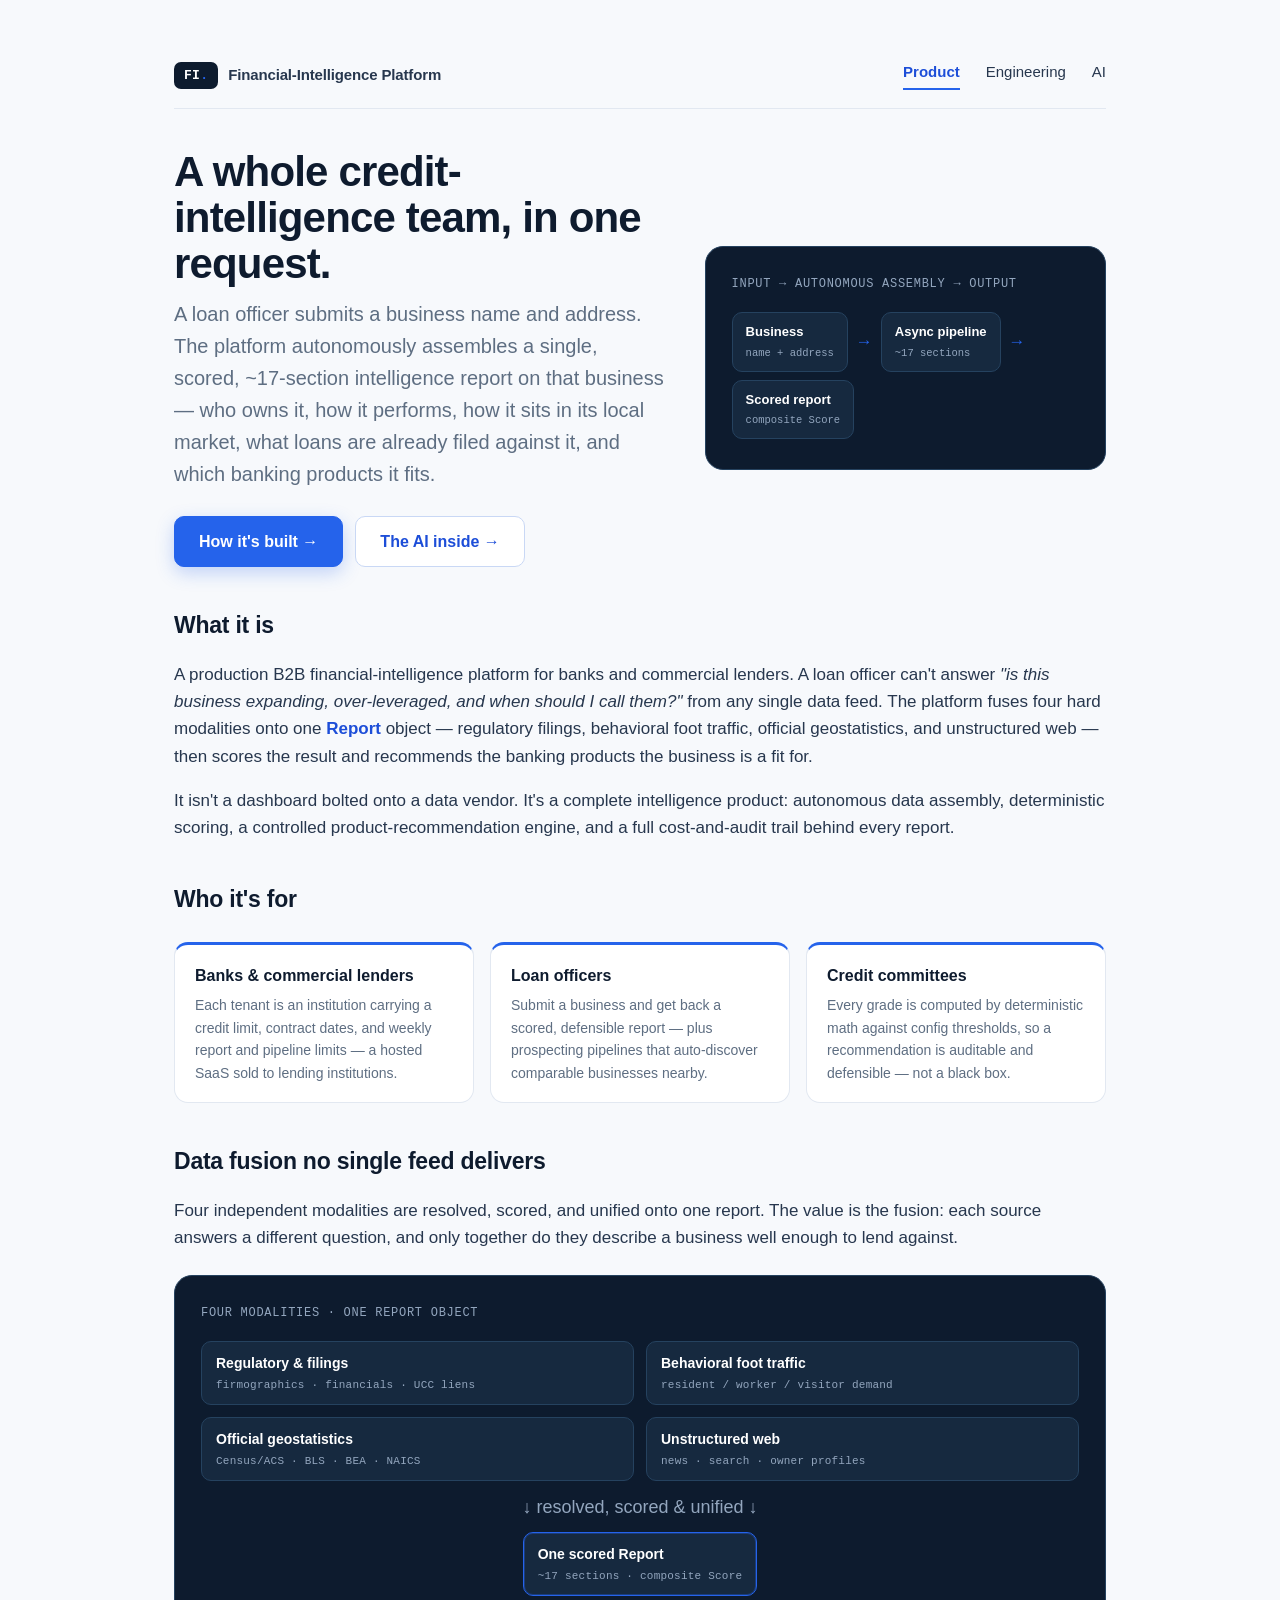
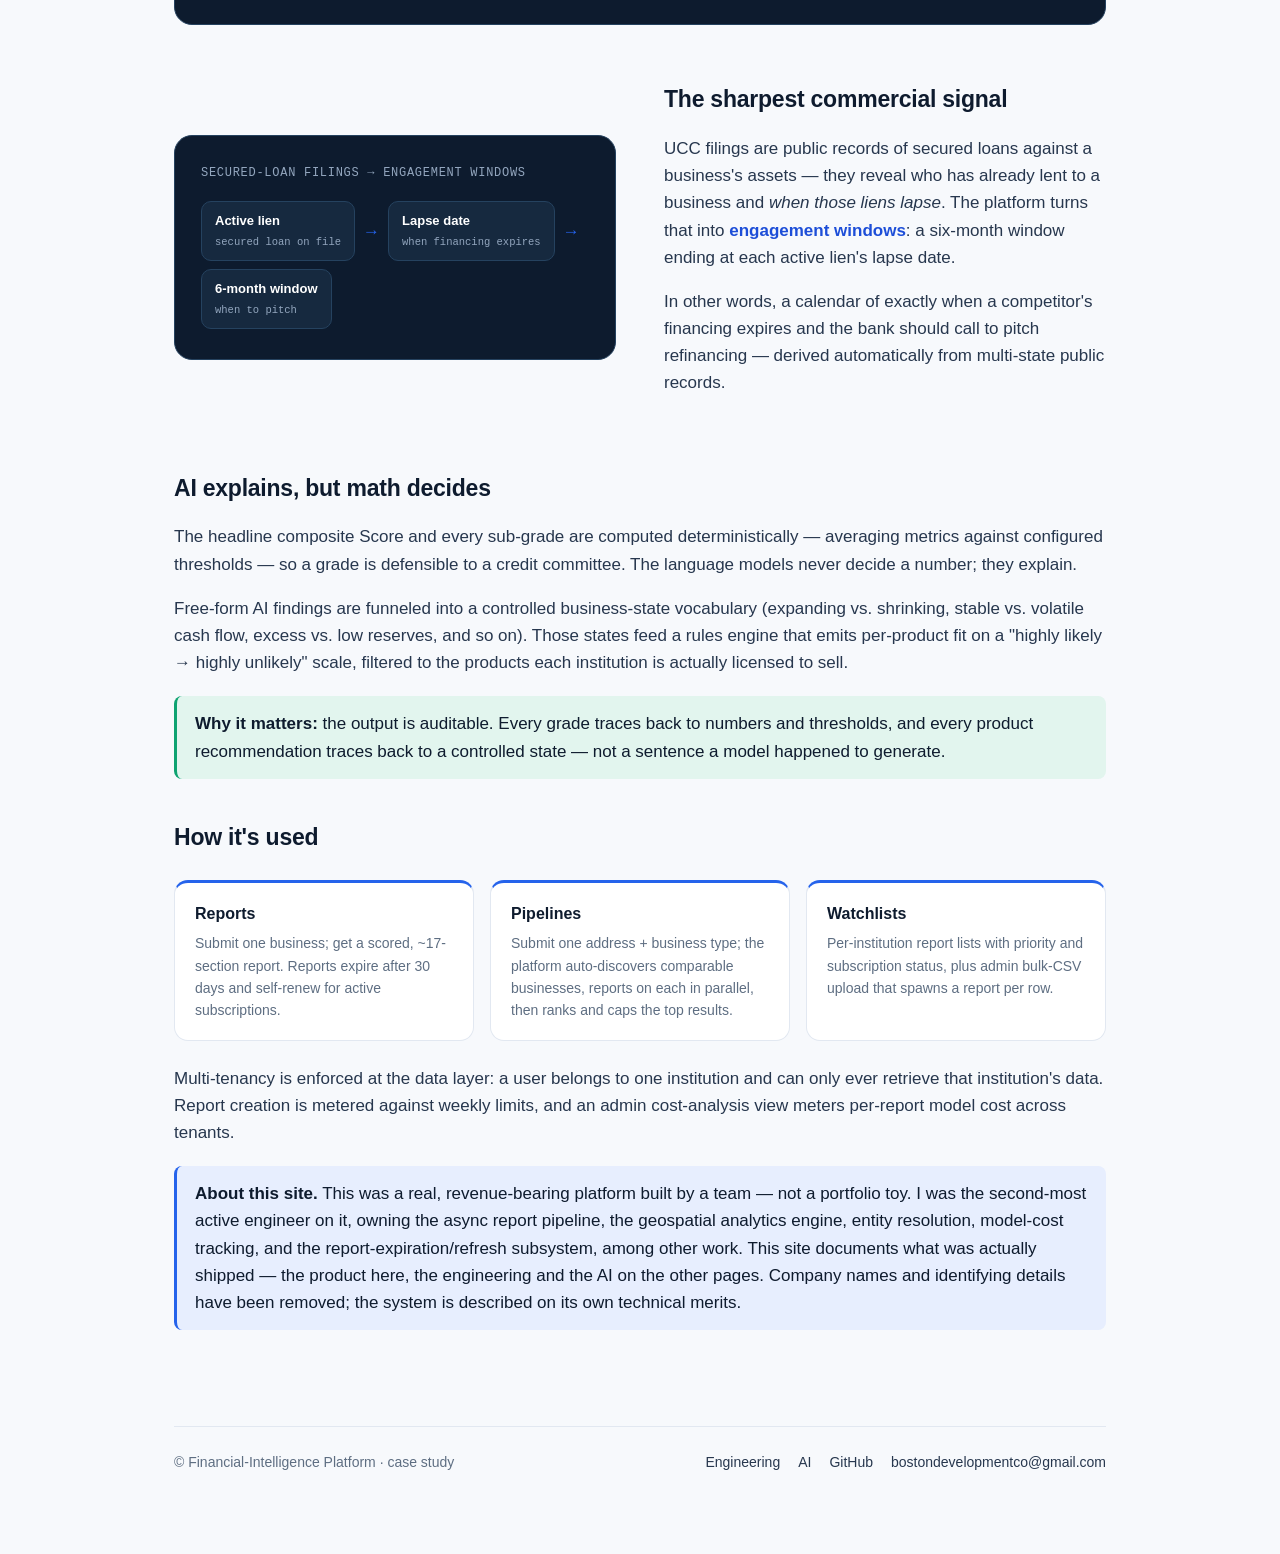
==== index.html @ aec8a1c0 "Financial-intelligence platform portfolio site (Product, Engineering, AI)" ====
<!doctype html>
<html lang="en">
  <head>
    <meta charset="utf-8" />
    <meta name="viewport" content="width=device-width, initial-scale=1" />
    <title>Financial-Intelligence Platform — autonomous business intelligence for lenders</title>
    <meta
      name="description"
      content="A production B2B financial-intelligence platform for banks and commercial lenders: a loan officer submits a business name and address, and the system autonomously assembles a single, scored, ~17-section intelligence report — ownership, financials, local-market position, secured-loan filings, and product fit."
    />
    <link rel="icon" type="image/svg+xml" href="assets/favicon.svg" />
    <meta name="theme-color" content="#0D1B2E" />
    <link rel="stylesheet" href="styles.css" />
  </head>
  <body>
    <main class="page wide">
      <nav class="site-nav" aria-label="Primary">
        <a class="nav-brand" href="index.html" aria-label="Home">
          <span class="brand-mark">FI<span class="dot">.</span></span>
          <span class="brand-text">Financial-Intelligence Platform</span>
        </a>
        <div class="nav-links">
          <a href="index.html" class="active">Product</a>
          <a href="engineering.html">Engineering</a>
          <a href="ai.html">AI</a>
        </div>
      </nav>

      <header class="hero">
        <div class="hero-grid">
          <div class="hero-copy">
            <h1>A whole credit-intelligence team, in one request.</h1>
            <p class="lede">
              A loan officer submits a business name and address. The platform
              autonomously assembles a single, scored, ~17-section intelligence
              report on that business — who owns it, how it performs, how it
              sits in its local market, what loans are already filed against it,
              and which banking products it fits.
            </p>
            <div class="cta-row">
              <a class="btn" href="engineering.html">How it's built →</a>
              <a class="btn btn-secondary" href="ai.html">The AI inside →</a>
            </div>
          </div>
          <div class="hero-visual">
            <div class="diagram">
              <p class="diagram-cap">Input → autonomous assembly → output</p>
              <div class="flow">
                <div class="step"><b>Business</b><small>name + address</small></div>
                <span class="arrow">→</span>
                <div class="step"><b>Async pipeline</b><small>~17 sections</small></div>
                <span class="arrow">→</span>
                <div class="step"><b>Scored report</b><small>composite Score</small></div>
              </div>
            </div>
          </div>
        </div>
      </header>

      <!-- What it is ----------------------------------------------------- -->
      <section>
        <h2>What it is</h2>
        <p>
          A production B2B financial-intelligence platform for banks and
          commercial lenders. A loan officer can't answer
          <em>"is this business expanding, over-leveraged, and when should I
          call them?"</em> from any single data feed. The platform fuses four
          hard modalities onto one <span class="accent-b">Report</span> object —
          regulatory filings, behavioral foot traffic, official geostatistics,
          and unstructured web — then scores the result and recommends the
          banking products the business is a fit for.
        </p>
        <p>
          It isn't a dashboard bolted onto a data vendor. It's a complete
          intelligence product: autonomous data assembly, deterministic scoring,
          a controlled product-recommendation engine, and a full cost-and-audit
          trail behind every report.
        </p>
      </section>

      <!-- Who it's for --------------------------------------------------- -->
      <section>
        <h2>Who it's for</h2>
        <div class="persona-grid">
          <div class="persona">
            <h3>Banks &amp; commercial lenders</h3>
            <p>Each tenant is an institution carrying a credit limit, contract dates, and weekly report and pipeline limits — a hosted SaaS sold to lending institutions.</p>
          </div>
          <div class="persona">
            <h3>Loan officers</h3>
            <p>Submit a business and get back a scored, defensible report — plus prospecting pipelines that auto-discover comparable businesses nearby.</p>
          </div>
          <div class="persona">
            <h3>Credit committees</h3>
            <p>Every grade is computed by deterministic math against config thresholds, so a recommendation is auditable and defensible — not a black box.</p>
          </div>
        </div>
      </section>

      <!-- Data fusion diagram -------------------------------------------- -->
      <section>
        <h2>Data fusion no single feed delivers</h2>
        <p>
          Four independent modalities are resolved, scored, and unified onto one
          report. The value is the fusion: each source answers a different
          question, and only together do they describe a business well enough to
          lend against.
        </p>
        <div class="diagram">
          <p class="diagram-cap">Four modalities · one Report object</p>
          <div class="node-grid">
            <div class="node"><b>Regulatory &amp; filings</b><small>firmographics · financials · UCC liens</small></div>
            <div class="node"><b>Behavioral foot traffic</b><small>resident / worker / visitor demand</small></div>
            <div class="node"><b>Official geostatistics</b><small>Census/ACS · BLS · BEA · NAICS</small></div>
            <div class="node"><b>Unstructured web</b><small>news · search · owner profiles</small></div>
          </div>
          <div class="converge">↓ resolved, scored &amp; unified ↓</div>
          <div class="dag">
            <div class="rung">
              <div class="node accent"><b>One scored Report</b><small>~17 sections · composite Score</small></div>
            </div>
          </div>
        </div>
      </section>

      <!-- Feature: filings / engagement windows -------------------------- -->
      <section class="feature-row">
        <div class="feature-shot">
          <div class="diagram">
            <p class="diagram-cap">Secured-loan filings → engagement windows</p>
            <div class="flow">
              <div class="step"><b>Active lien</b><small>secured loan on file</small></div>
              <span class="arrow">→</span>
              <div class="step"><b>Lapse date</b><small>when financing expires</small></div>
              <span class="arrow">→</span>
              <div class="step"><b>6-month window</b><small>when to pitch</small></div>
            </div>
          </div>
        </div>
        <div class="feature-copy">
          <h2>The sharpest commercial signal</h2>
          <p>
            UCC filings are public records of secured loans against a business's
            assets — they reveal who has already lent to a business and
            <em>when those liens lapse</em>. The platform turns that into
            <span class="accent-b">engagement windows</span>: a six-month window
            ending at each active lien's lapse date.
          </p>
          <p>
            In other words, a calendar of exactly when a competitor's financing
            expires and the bank should call to pitch refinancing — derived
            automatically from multi-state public records.
          </p>
        </div>
      </section>

      <!-- The deterministic bridge --------------------------------------- -->
      <section>
        <h2>AI explains, but math decides</h2>
        <p>
          The headline composite Score and every sub-grade are computed
          deterministically — averaging metrics against configured thresholds —
          so a grade is defensible to a credit committee. The language models
          never decide a number; they explain.
        </p>
        <p>
          Free-form AI findings are funneled into a controlled business-state
          vocabulary (expanding vs. shrinking, stable vs. volatile cash flow,
          excess vs. low reserves, and so on). Those states feed a rules engine
          that emits per-product fit on a "highly likely → highly unlikely"
          scale, filtered to the products each institution is actually licensed
          to sell.
        </p>
        <div class="callout green">
          <p>
            <strong>Why it matters:</strong> the output is auditable. Every grade
            traces back to numbers and thresholds, and every product
            recommendation traces back to a controlled state — not a sentence a
            model happened to generate.
          </p>
        </div>
      </section>

      <!-- Workflows ------------------------------------------------------ -->
      <section>
        <h2>How it's used</h2>
        <div class="persona-grid">
          <div class="persona">
            <h3>Reports</h3>
            <p>Submit one business; get a scored, ~17-section report. Reports expire after 30 days and self-renew for active subscriptions.</p>
          </div>
          <div class="persona">
            <h3>Pipelines</h3>
            <p>Submit one address + business type; the platform auto-discovers comparable businesses, reports on each in parallel, then ranks and caps the top results.</p>
          </div>
          <div class="persona">
            <h3>Watchlists</h3>
            <p>Per-institution report lists with priority and subscription status, plus admin bulk-CSV upload that spawns a report per row.</p>
          </div>
        </div>
        <p>
          Multi-tenancy is enforced at the data layer: a user belongs to one
          institution and can only ever retrieve that institution's data. Report
          creation is metered against weekly limits, and an admin cost-analysis
          view meters per-report model cost across tenants.
        </p>
      </section>

      <!-- Honest framing ------------------------------------------------- -->
      <section class="callout">
        <p>
          <strong>About this site.</strong> This was a real, revenue-bearing
          platform built by a team — not a portfolio toy. I was the second-most
          active engineer on it, owning the async report pipeline, the
          geospatial analytics engine, entity resolution, model-cost tracking,
          and the report-expiration/refresh subsystem, among other work. This
          site documents what was actually shipped — the product here, the
          engineering and the AI on the other pages. Company names and
          identifying details have been removed; the system is described on its
          own technical merits.
        </p>
      </section>

      <footer class="site-footer">
        <p>© Financial-Intelligence Platform · case study</p>
        <div class="footer-links">
          <a href="engineering.html">Engineering</a>
          <a href="ai.html">AI</a>
          <a href="https://github.com/bostondevelopment/">GitHub</a>
          <a href="mailto:bostondevelopmentco@gmail.com">bostondevelopmentco@gmail.com</a>
        </div>
      </footer>
    </main>
  </body>
</html>
---- styles.css ----
:root {
  /* Fintech palette — cool near-white base, deep-navy ink, an electric-blue
     accent, and dark-navy panels for code / diagram callouts. */
  --ink:        #0E1B2E;   /* text primary — deep navy */
  --ink-soft:   #27374E;   /* body copy */
  --muted:      #5E6E82;   /* secondary text */
  --rule:       #E2E8F1;   /* cool divider */
  --bg:         #F7F9FC;   /* cool near-white page */
  --surface:    #FFFFFF;   /* card surface */
  --surface-cool: #EFF3F9; /* soft cool fill */

  /* Brand accent — electric blue (primary) */
  --accent:      #2563EB;
  --accent-deep: #1D4ED8;  /* hover / pressed */
  --accent-soft: #E7EEFE;  /* light fills */

  /* Positive / score signal — finance green */
  --green:       #0EA371;
  --green-deep:  #0B7E58;
  --green-soft:  #E2F5EE;

  /* Dark panels (code blocks + diagrams) */
  --panel:       #0D1B2E;
  --panel-soft:  #16293F;
  --panel-line:  #25425F;
  --panel-ink:   #E8EFF7;
  --panel-muted: #93A6BE;

  --link: var(--accent-deep);
}

* { box-sizing: border-box; }

html, body {
  margin: 0;
  padding: 0;
  background: var(--bg);
  color: var(--ink);
  font-family: -apple-system, BlinkMacSystemFont, "Segoe UI", Roboto,
    "Helvetica Neue", Arial, sans-serif;
  font-size: 17px;
  line-height: 1.6;
  -webkit-font-smoothing: antialiased;
}

.page {
  max-width: 720px;
  margin: 0 auto;
  padding: 48px 24px 80px;
}
.page.wide { max-width: 980px; }

.prose { max-width: 720px; margin: 0 auto; }

h1 {
  font-size: 42px;
  font-weight: 800;
  letter-spacing: -0.02em;
  margin: 0 0 10px;
  color: var(--ink);
  line-height: 1.1;
}
.lede { color: var(--muted); font-size: 20px; margin: 0; }

h2 {
  font-size: 23px;
  font-weight: 700;
  margin: 40px 0 12px;
  color: var(--ink);
  letter-spacing: -0.01em;
}
h3 { font-size: 17px; font-weight: 700; margin: 24px 0 8px; color: var(--ink); }

p, li { color: var(--ink-soft); }

a { color: var(--link); text-decoration: none; }
a:hover { text-decoration: underline; }

.meta { color: var(--muted); font-size: 14px; margin-top: 4px; }

/* Accent emphasis words */
.accent-b { color: var(--accent-deep); font-weight: 600; }
.accent-g { color: var(--green-deep); font-weight: 600; }

/* Top nav -------------------------------------------------------------- */
.site-nav {
  display: flex;
  align-items: center;
  justify-content: space-between;
  padding: 12px 0 18px;
  border-bottom: 1px solid var(--rule);
  margin-bottom: 40px;
  gap: 16px;
}
.nav-brand {
  display: flex;
  align-items: center;
  gap: 10px;
  color: var(--ink);
}
.nav-brand:hover { text-decoration: none; }
.brand-mark {
  font-family: ui-monospace, SFMono-Regular, Menlo, Consolas, monospace;
  font-weight: 700;
  font-size: 13px;
  letter-spacing: 0.02em;
  color: #fff;
  background: var(--panel);
  border-radius: 7px;
  padding: 7px 10px;
  line-height: 1;
}
.brand-mark .dot { color: var(--accent); }
.brand-text {
  font-size: 15px;
  font-weight: 600;
  color: var(--ink-soft);
  letter-spacing: -0.01em;
}
.nav-links { display: flex; gap: 26px; }
.nav-links a {
  color: var(--ink-soft);
  font-size: 15px;
  padding-bottom: 4px;
  border-bottom: 2px solid transparent;
}
.nav-links a:hover { color: var(--ink); text-decoration: none; }
.nav-links a.active {
  color: var(--accent-deep);
  font-weight: 700;
  border-bottom-color: var(--accent);
}

/* Footer --------------------------------------------------------------- */
.site-footer {
  margin-top: 96px;
  padding-top: 24px;
  border-top: 1px solid var(--rule);
  color: var(--muted);
  font-size: 14px;
  display: flex;
  flex-wrap: wrap;
  gap: 12px 24px;
  justify-content: space-between;
  align-items: baseline;
}
.site-footer p { margin: 0; color: var(--muted); }
.site-footer .footer-links { display: flex; gap: 18px; flex-wrap: wrap; }
.site-footer a { color: var(--ink-soft); }

/* Kicker + page lede --------------------------------------------------- */
.kicker {
  text-transform: uppercase;
  letter-spacing: 0.12em;
  font-size: 12px;
  font-weight: 700;
  color: var(--accent-deep);
  margin-bottom: 14px;
}
.page-lede {
  font-size: 21px;
  line-height: 1.5;
  color: var(--ink-soft);
  max-width: 740px;
  margin: 0 0 8px;
}

/* Hero ----------------------------------------------------------------- */
.hero { margin-bottom: 28px; }
.hero-grid {
  display: grid;
  grid-template-columns: 1.1fr 0.9fr;
  gap: 40px;
  align-items: center;
}
@media (max-width: 760px) {
  .hero-grid { grid-template-columns: 1fr; gap: 24px; }
}

/* CTA row + buttons ---------------------------------------------------- */
.cta-row { display: flex; flex-wrap: wrap; gap: 12px; margin-top: 26px; }
.btn {
  display: inline-block;
  padding: 12px 24px;
  border-radius: 10px;
  font-size: 16px;
  font-weight: 700;
  background: var(--accent);
  color: #fff;
  border: 1px solid var(--accent);
  box-shadow: 0 6px 18px rgba(37, 99, 235, 0.26);
  transition: background-color .15s ease, border-color .15s ease,
    transform .15s ease, box-shadow .15s ease;
}
.btn:hover {
  text-decoration: none;
  background: var(--accent-deep);
  border-color: var(--accent-deep);
  color: #fff;
  transform: translateY(-1px);
  box-shadow: 0 8px 22px rgba(29, 78, 216, 0.32);
}
.btn:active { transform: translateY(0); box-shadow: 0 4px 12px rgba(29, 78, 216, 0.22); }
.btn-secondary {
  background: #fff;
  color: var(--accent-deep);
  border: 1px solid #C9D8F5;
  box-shadow: none;
}
.btn-secondary:hover {
  background: var(--accent-soft);
  color: var(--accent-deep);
  border-color: var(--accent);
  box-shadow: none;
}

/* Feature rows (alternating copy / visual) ----------------------------- */
.feature-row {
  display: grid;
  grid-template-columns: 1fr 1fr;
  gap: 48px;
  align-items: center;
  margin: 56px 0;
}
.feature-row.reverse > .feature-shot { order: 2; }
.feature-row .feature-copy h2 { margin-top: 0; }
.feature-row .feature-copy ol, .feature-row .feature-copy ul { padding-left: 18px; }
.feature-row .feature-copy li { margin: 8px 0; }
@media (max-width: 760px) {
  .feature-row { grid-template-columns: 1fr; gap: 28px; }
  .feature-row.reverse > .feature-shot { order: 0; }
}

/* Stat grid ------------------------------------------------------------ */
.stat-grid {
  display: grid;
  grid-template-columns: repeat(3, 1fr);
  gap: 16px;
  margin: 32px 0 48px;
}
.stat {
  background: var(--surface);
  border: 1px solid var(--rule);
  border-radius: 16px;
  padding: 20px 22px;
}
.stat-num {
  font-size: 32px; font-weight: 800; letter-spacing: -0.02em;
  color: var(--accent-deep); display: block; line-height: 1.1;
  font-variant-numeric: tabular-nums;
}
.stat-label { font-size: 13px; color: var(--muted); margin-top: 6px; display: block; line-height: 1.45; }
@media (max-width: 720px) { .stat-grid { grid-template-columns: 1fr 1fr; } }

/* Cards ---------------------------------------------------------------- */
.card {
  background: var(--surface);
  border: 1px solid var(--rule);
  border-radius: 20px;
  padding: 28px 30px;
  margin: 24px 0;
}
.card > h2:first-child, .card > h3:first-child { margin-top: 0; }

/* Persona grid --------------------------------------------------------- */
.persona-grid {
  display: grid;
  grid-template-columns: repeat(3, 1fr);
  gap: 16px;
  margin: 24px 0;
}
.persona {
  background: var(--surface);
  border: 1px solid var(--rule);
  border-top: 3px solid var(--accent);
  border-radius: 14px;
  padding: 18px 20px;
}
.persona h3 { margin: 0 0 6px; font-size: 16px; }
.persona p { margin: 0; font-size: 14px; color: var(--muted); }
@media (max-width: 720px) { .persona-grid { grid-template-columns: 1fr; } }

/* Engine cards (the hard parts) --------------------------------------- */
.engine {
  background: var(--surface);
  border: 1px solid var(--rule);
  border-left: 4px solid var(--accent);
  border-radius: 14px;
  padding: 22px 24px;
  margin: 16px 0;
}
.engine h3 { margin: 0 0 6px; font-size: 18px; }
.engine .engine-num {
  display: inline-block;
  font-size: 12px; font-weight: 800; letter-spacing: .08em;
  color: var(--accent-deep);
  text-transform: uppercase;
  margin-bottom: 4px;
}
.engine p { margin: 0; font-size: 15px; }
.engine.green { border-left-color: var(--green); }
.engine.green .engine-num { color: var(--green-deep); }

/* Tech stack groups + pills ------------------------------------------- */
.stack-group { margin: 18px 0; }
.stack-group h3 {
  font-size: 13px; text-transform: uppercase; letter-spacing: 0.08em;
  color: var(--muted); margin: 0 0 10px; font-weight: 700;
}
.tech-tags { display: flex; flex-wrap: wrap; gap: 8px; }
.tech-tag {
  display: inline-block;
  padding: 6px 12px;
  border-radius: 999px;
  background: var(--surface-cool);
  border: 1px solid var(--rule);
  font-size: 13px;
  color: var(--ink-soft);
  font-variant-numeric: tabular-nums;
}

/* Pipeline stages ------------------------------------------------------ */
.pipeline { margin: 16px 0 8px; padding: 0; list-style: none; counter-reset: stage; }
.pipeline-stage { position: relative; padding: 12px 0 20px 56px; counter-increment: stage; }
.pipeline-stage::before {
  content: counter(stage);
  position: absolute; left: 0; top: 8px;
  width: 36px; height: 36px; border-radius: 50%;
  background: var(--accent-deep); color: #fff;
  font-size: 14px; font-weight: 700;
  display: flex; align-items: center; justify-content: center;
}
.pipeline-stage::after {
  content: ""; position: absolute; left: 17px; top: 50px; bottom: -4px;
  width: 2px; background: var(--rule);
}
.pipeline-stage:last-child::after { display: none; }
.pipeline-stage h3 { margin: 0 0 4px; font-size: 16px; }
.pipeline-stage p { margin: 0; font-size: 15px; }

/* Dark diagram panels -------------------------------------------------- */
.diagram {
  background: var(--panel);
  border: 1px solid var(--panel-line);
  border-radius: 18px;
  padding: 28px 26px;
  margin: 24px 0;
  color: var(--panel-ink);
}
.diagram h2, .diagram h3 { color: #fff; }
.diagram .diagram-cap {
  font-family: ui-monospace, SFMono-Regular, Menlo, Consolas, monospace;
  font-size: 12px; letter-spacing: 0.06em; text-transform: uppercase;
  color: var(--panel-muted); margin: 0 0 18px;
}
.diagram p { color: var(--panel-ink); }

/* node boxes used by the DAG + geo diagrams */
.node {
  display: inline-flex;
  flex-direction: column;
  gap: 2px;
  background: var(--panel-soft);
  border: 1px solid var(--panel-line);
  border-radius: 10px;
  padding: 10px 14px;
  font-size: 14px;
  color: var(--panel-ink);
  text-align: left;
  min-width: 0;
}
.node b { font-size: 14px; color: #fff; font-weight: 700; }
.node small {
  font-family: ui-monospace, SFMono-Regular, Menlo, Consolas, monospace;
  font-size: 11px; color: var(--panel-muted); letter-spacing: 0.02em;
}
.node.accent { border-color: var(--accent); box-shadow: inset 0 0 0 1px rgba(37,99,235,.35); }
.node.green  { border-color: var(--green); box-shadow: inset 0 0 0 1px rgba(14,163,113,.35); }

/* DAG layout: header → fan-out → barrier */
.dag { display: flex; flex-direction: column; align-items: center; gap: 6px; }
.dag .rung { display: flex; justify-content: center; flex-wrap: wrap; gap: 12px; }
.dag .fan {
  display: grid;
  grid-template-columns: repeat(3, minmax(0, 1fr));
  gap: 12px;
  width: 100%;
}
.dag .connector {
  color: var(--panel-muted);
  font-size: 18px;
  line-height: 1;
  padding: 2px 0;
}
.dag .rung-label {
  font-family: ui-monospace, SFMono-Regular, Menlo, Consolas, monospace;
  font-size: 11px; color: var(--accent);
  letter-spacing: 0.04em; margin: 8px 0 2px;
}
.dag .fan.cols-4 { grid-template-columns: repeat(4, minmax(0, 1fr)); }
@media (max-width: 640px) { .dag .fan, .dag .fan.cols-4 { grid-template-columns: 1fr; } }

/* Node grid (modality fusion) + converge marker */
.node-grid { display: grid; grid-template-columns: repeat(2, 1fr); gap: 12px; }
.node-grid .node { display: flex; }
.converge { text-align: center; color: var(--panel-muted); font-size: 18px; margin: 12px 0 10px; }
@media (max-width: 640px) { .node-grid { grid-template-columns: 1fr; } }

/* Flow chips (horizontal arrow sequence, e.g. geo pipeline) ------------ */
.flow {
  display: flex; flex-wrap: wrap; align-items: stretch; gap: 8px;
  margin: 6px 0 2px;
}
.flow .step {
  background: var(--panel-soft);
  border: 1px solid var(--panel-line);
  border-radius: 10px;
  padding: 9px 13px;
  font-size: 13px;
  color: var(--panel-ink);
  display: flex; flex-direction: column; gap: 2px;
}
.flow .step b { color: #fff; font-size: 13px; }
.flow .step small {
  font-family: ui-monospace, SFMono-Regular, Menlo, Consolas, monospace;
  font-size: 10.5px; color: var(--panel-muted);
}
.flow .arrow { align-self: center; color: var(--accent); font-weight: 700; }
@media (max-width: 640px) {
  .flow { flex-direction: column; }
  .flow .arrow { transform: rotate(90deg); align-self: flex-start; margin-left: 14px; }
}

/* Inline code ---------------------------------------------------------- */
code.path, code {
  font-family: ui-monospace, SFMono-Regular, Menlo, Consolas, monospace;
  font-size: 0.88em;
  background: var(--surface-cool);
  border: 1px solid var(--rule);
  border-radius: 4px;
  padding: 1px 6px;
  color: var(--ink);
  overflow-wrap: anywhere;
  word-break: break-word;
}
.diagram code { background: var(--panel-soft); border-color: var(--panel-line); color: var(--panel-ink); }

/* Callout -------------------------------------------------------------- */
.callout {
  background: var(--accent-soft);
  border-left: 3px solid var(--accent);
  padding: 14px 18px;
  margin: 20px 0;
  border-radius: 8px;
}
.callout p { margin: 0; color: var(--ink); }
.callout.green { background: var(--green-soft); border-left-color: var(--green); }

/* Tables --------------------------------------------------------------- */
table { width: 100%; border-collapse: collapse; margin: 16px 0 24px; font-size: 15px; }
th, td { text-align: left; padding: 10px 12px; border-bottom: 1px solid var(--rule); vertical-align: top; }
th { font-weight: 700; color: var(--ink); background: var(--surface-cool); }

/* Closing block -------------------------------------------------------- */
.closing {
  margin-top: 64px;
  padding: 36px 30px;
  background: var(--surface-cool);
  border-radius: 20px;
  border: 1px solid var(--rule);
}
.closing h2 { margin-top: 0; }
.closing .contact-row { display: flex; flex-wrap: wrap; gap: 18px; margin-top: 16px; font-size: 15px; }

/* Responsive ----------------------------------------------------------- */
@media (max-width: 640px) {
  .page { padding: 32px 20px 64px; }
  .site-nav { padding: 10px 0 14px; margin-bottom: 28px; }
  .nav-links { gap: 18px; }
  .nav-links a { font-size: 14px; }
  h1 { font-size: 34px; }
  .page-lede { font-size: 19px; }
  .lede { font-size: 18px; }
  h2 { font-size: 21px; }
  .stat-num { font-size: 28px; }
  .card { padding: 22px 20px; border-radius: 16px; }
  .diagram { padding: 22px 18px; }
  .closing { padding: 28px 22px; }
  .pipeline-stage { padding-left: 48px; }
}
@media (max-width: 420px) {
  .page { padding: 24px 16px 56px; }
  .site-nav { flex-direction: column; align-items: center; gap: 12px; }
  .nav-links { flex-wrap: wrap; justify-content: center; gap: 8px 20px; width: 100%; }
  h1 { font-size: 30px; }
  .cta-row { flex-direction: column; align-items: stretch; }
  .btn { text-align: center; }
  .stat-grid { grid-template-columns: 1fr; }
  .site-footer { flex-direction: column; align-items: center; text-align: center; gap: 10px; }
  .site-footer .footer-links { justify-content: center; }
}
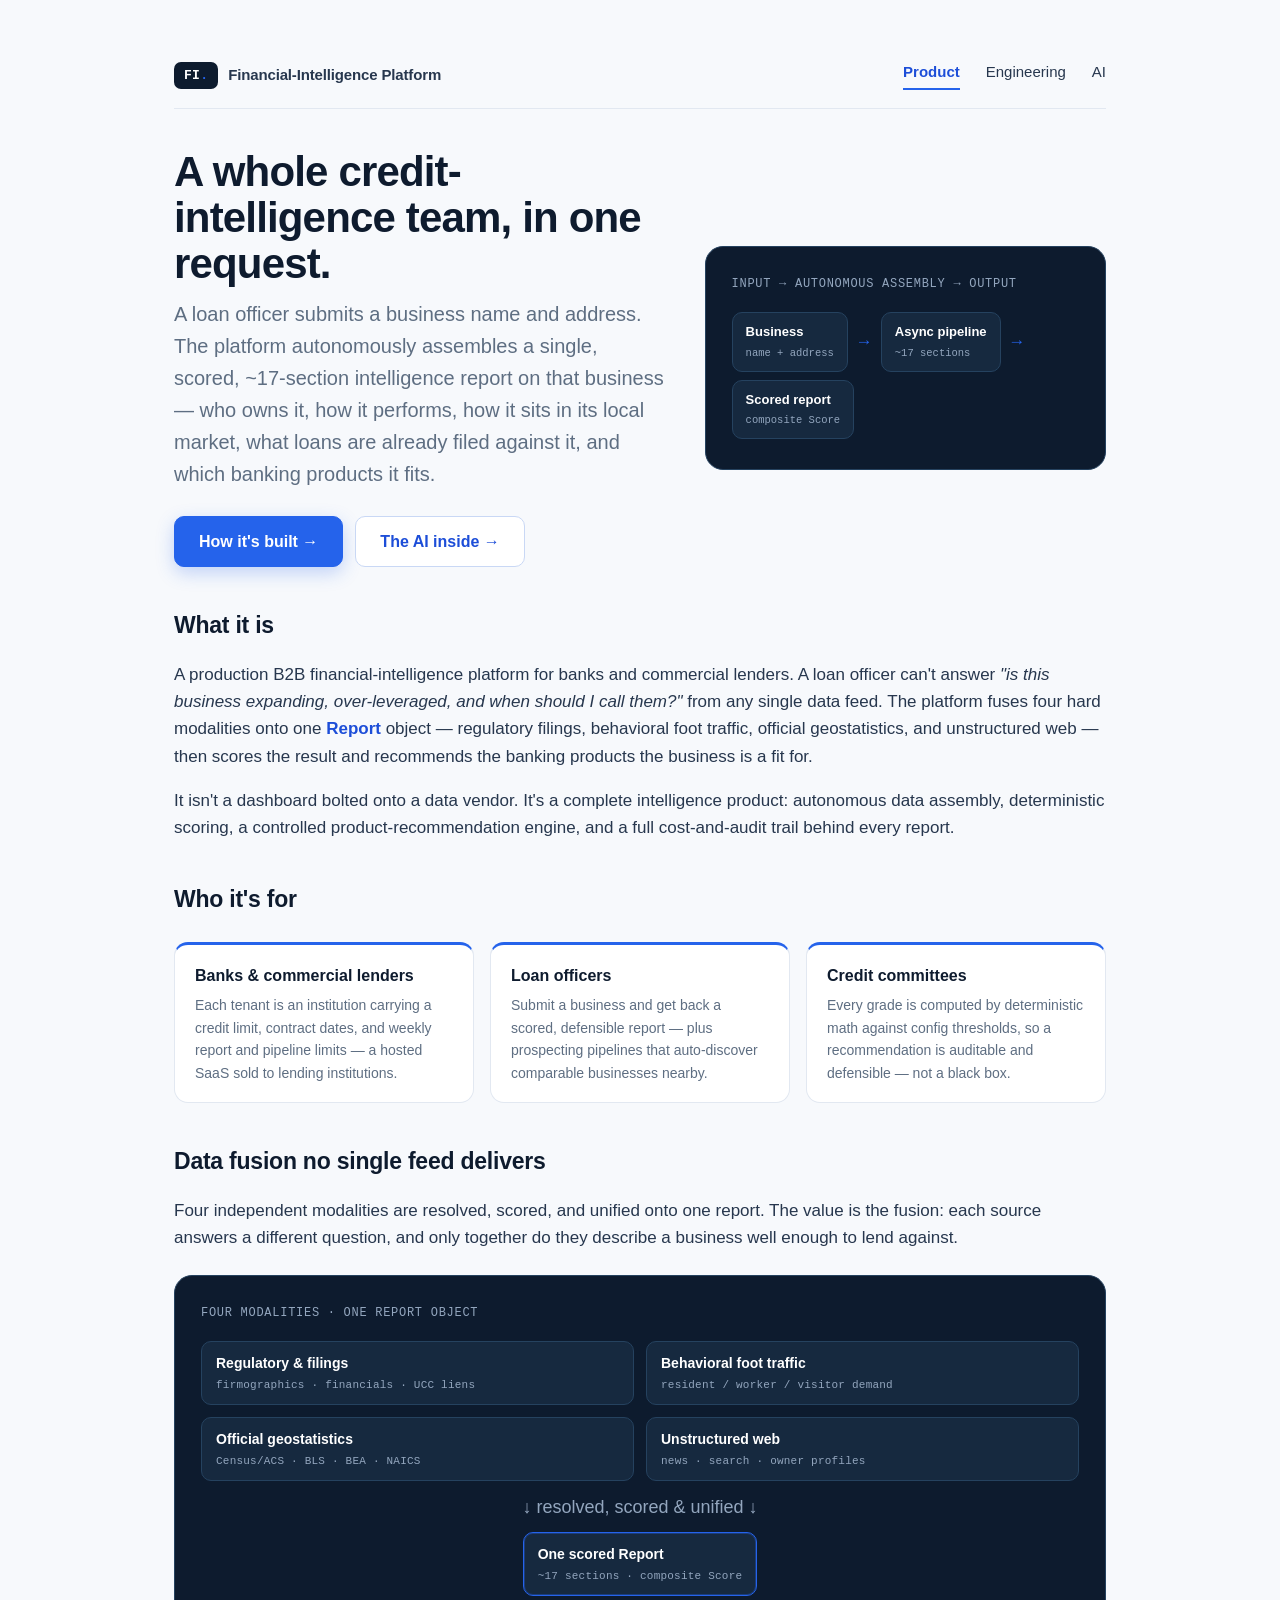
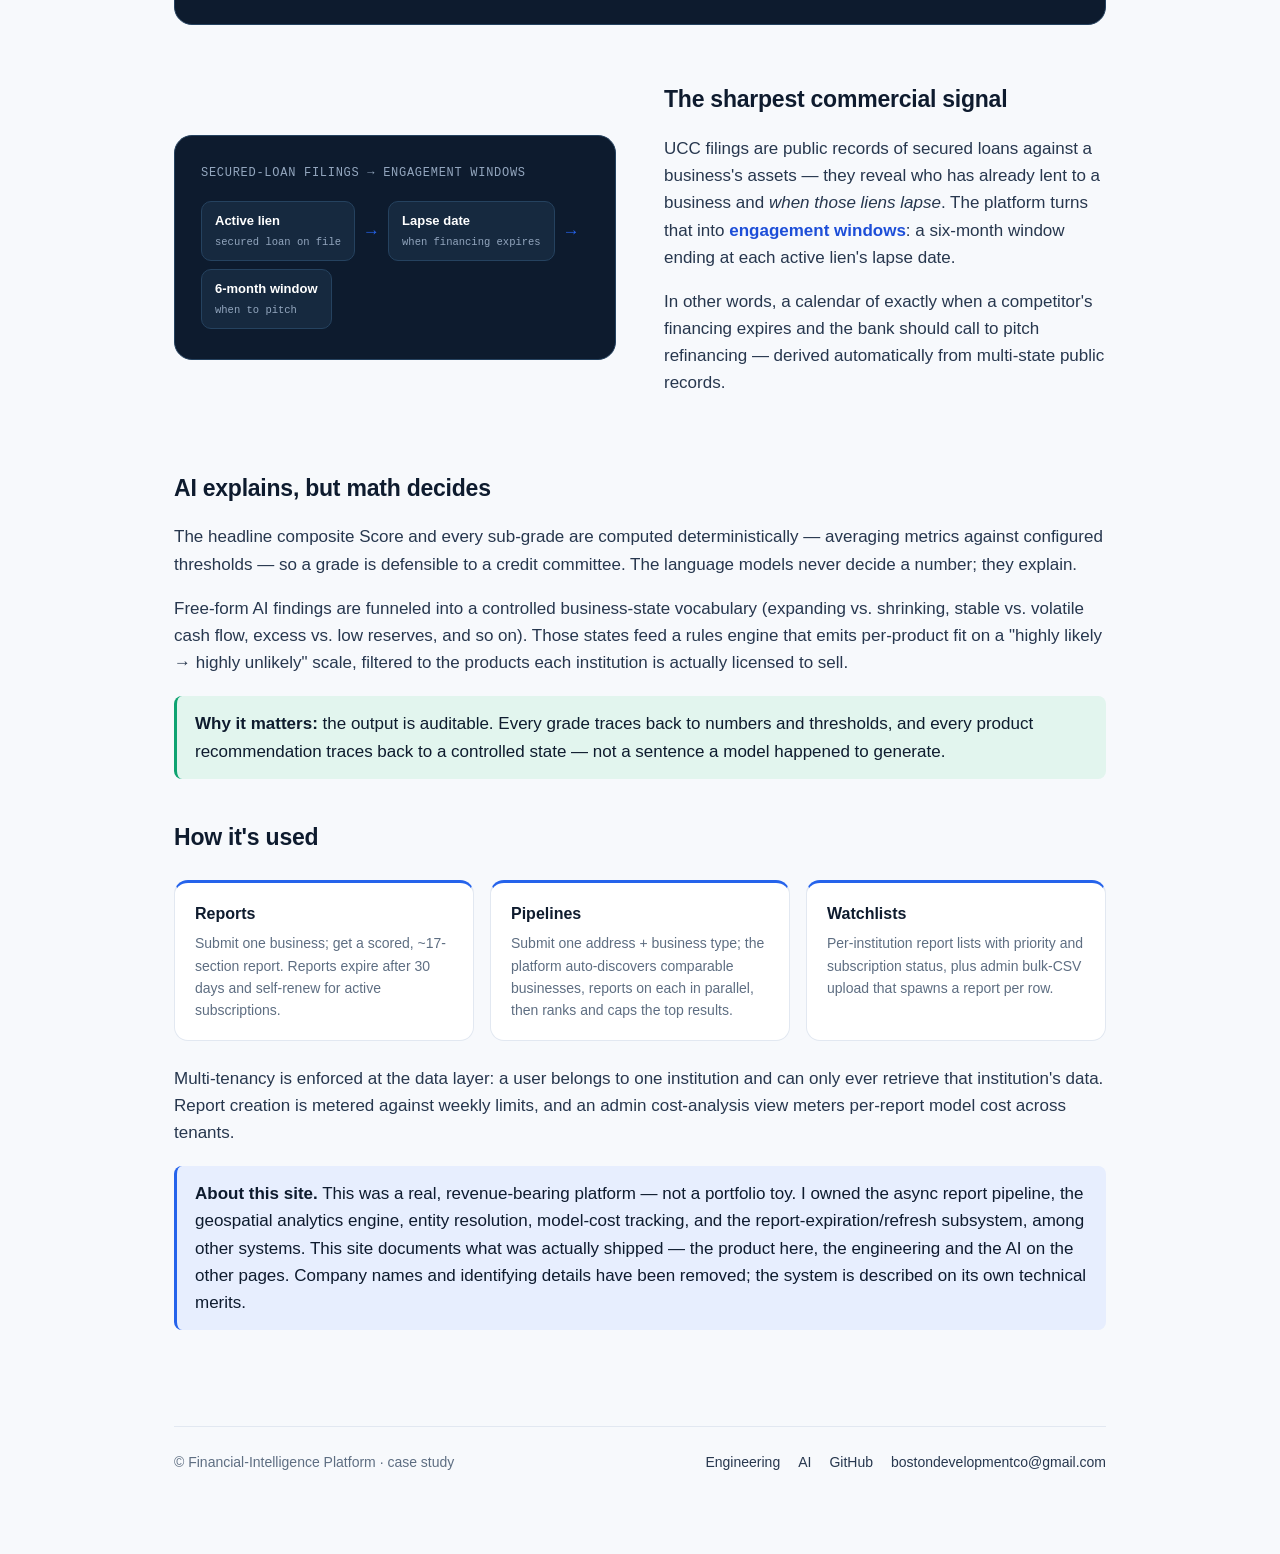
==== commit 3e6526cf: "Frame contributions as solely mine; drop team/ranking references" ====
--- a/index.html
+++ b/index.html
@@ -210,10 +210,9 @@
       <section class="callout">
         <p>
           <strong>About this site.</strong> This was a real, revenue-bearing
-          platform built by a team — not a portfolio toy. I was the second-most
-          active engineer on it, owning the async report pipeline, the
+          platform — not a portfolio toy. I owned the async report pipeline, the
           geospatial analytics engine, entity resolution, model-cost tracking,
-          and the report-expiration/refresh subsystem, among other work. This
+          and the report-expiration/refresh subsystem, among other systems. This
           site documents what was actually shipped — the product here, the
           engineering and the AI on the other pages. Company names and
           identifying details have been removed; the system is described on its
